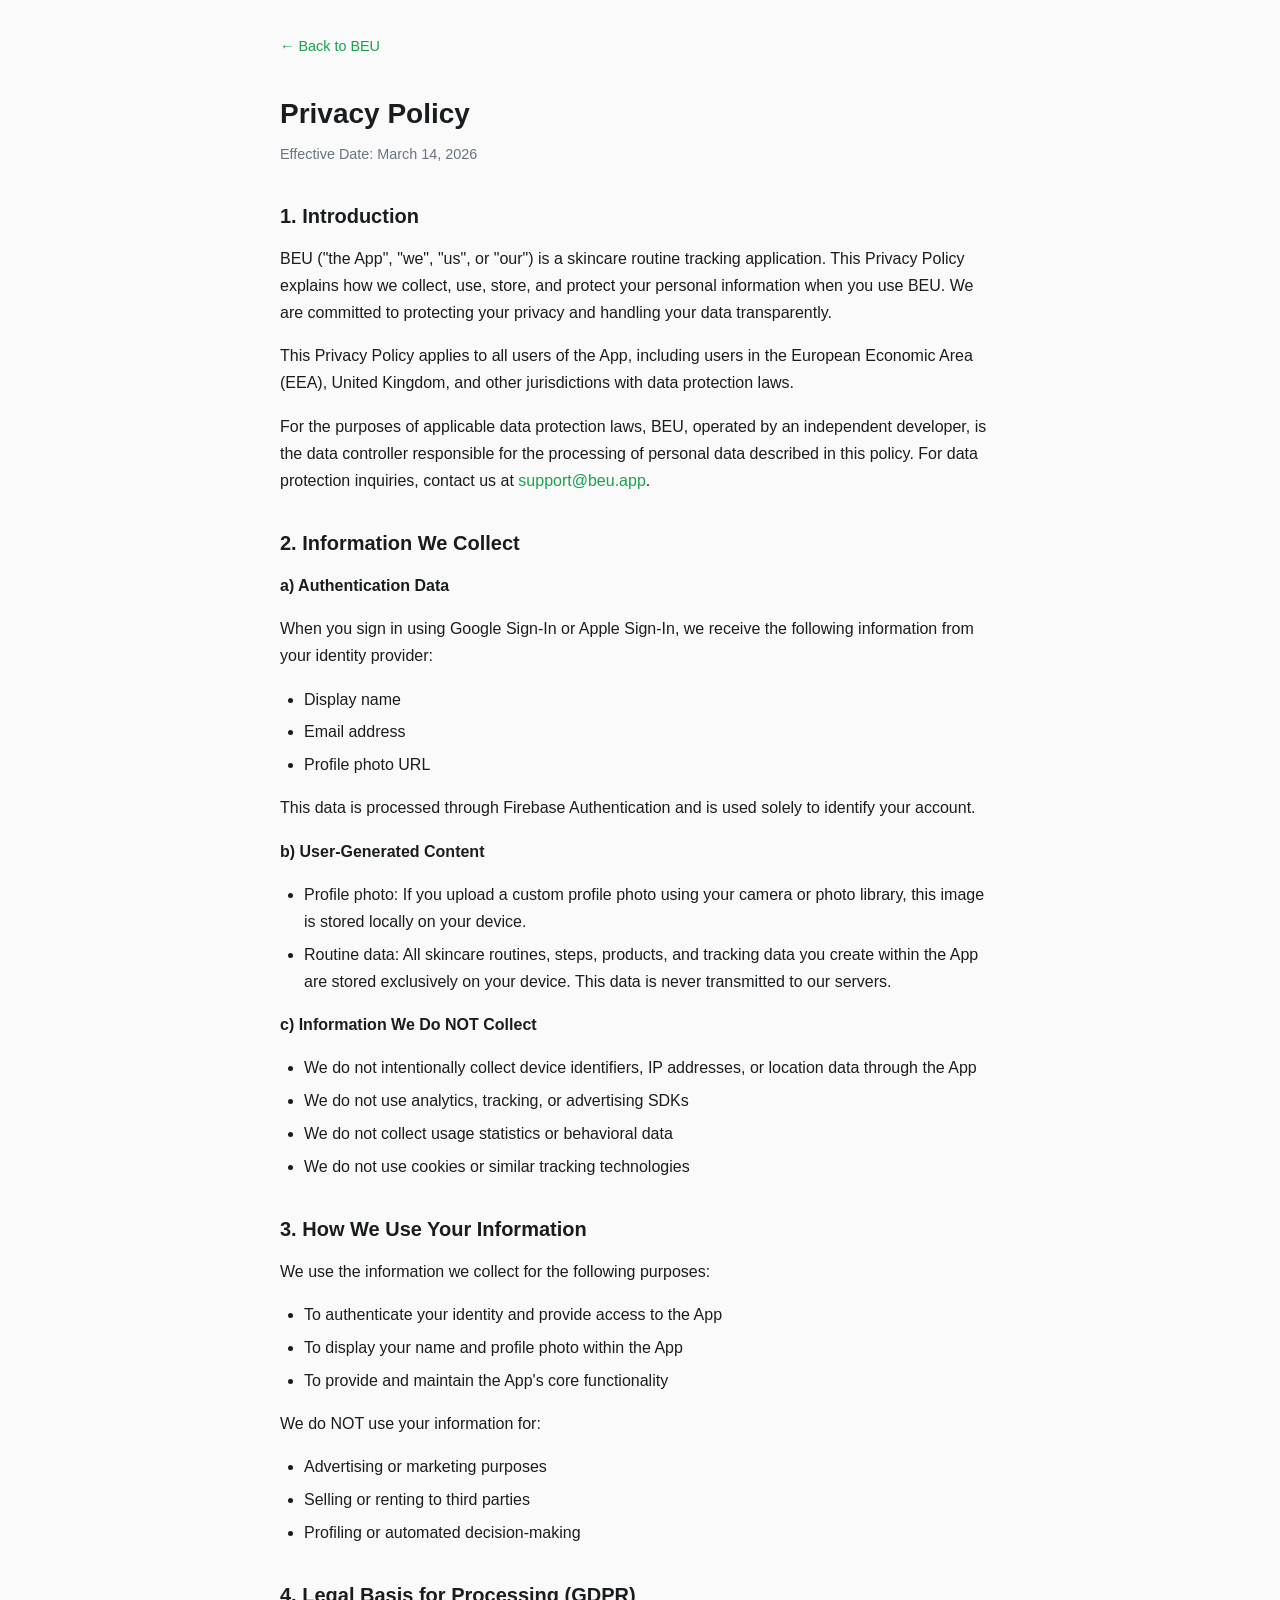
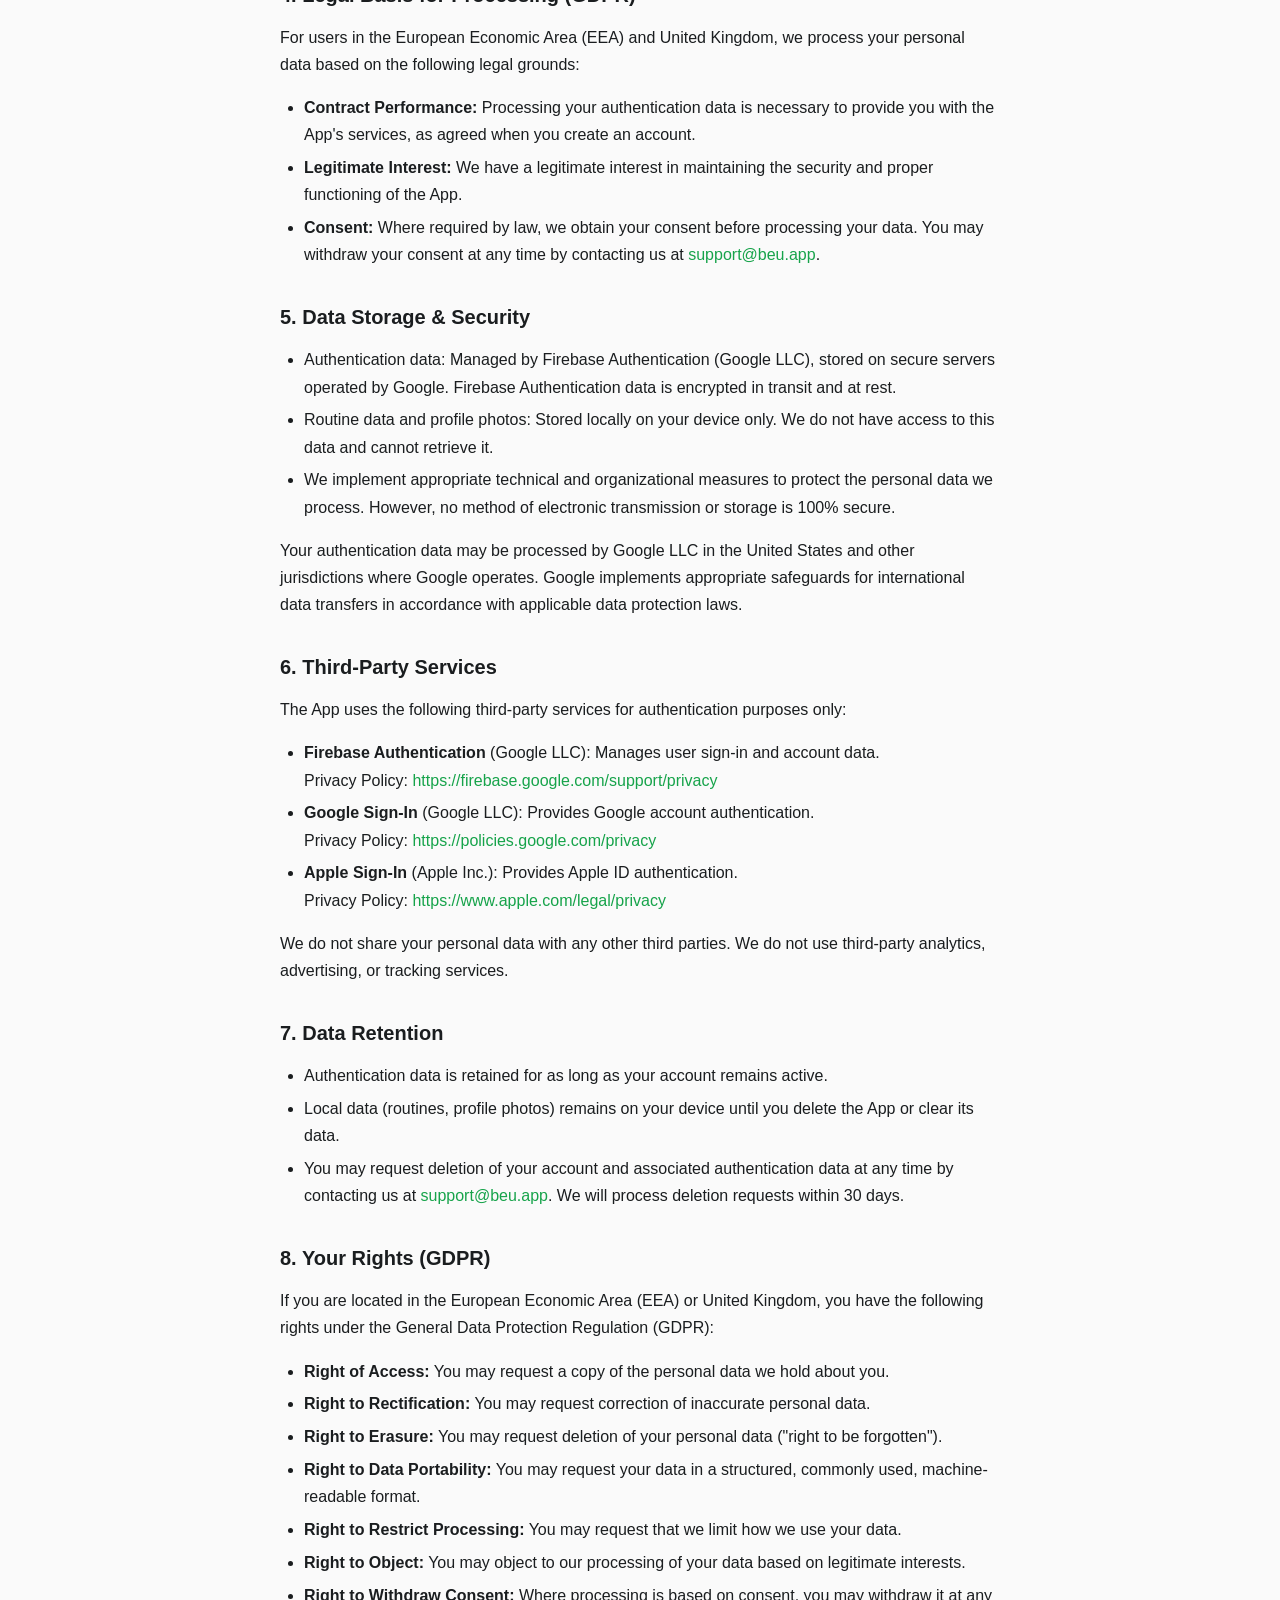
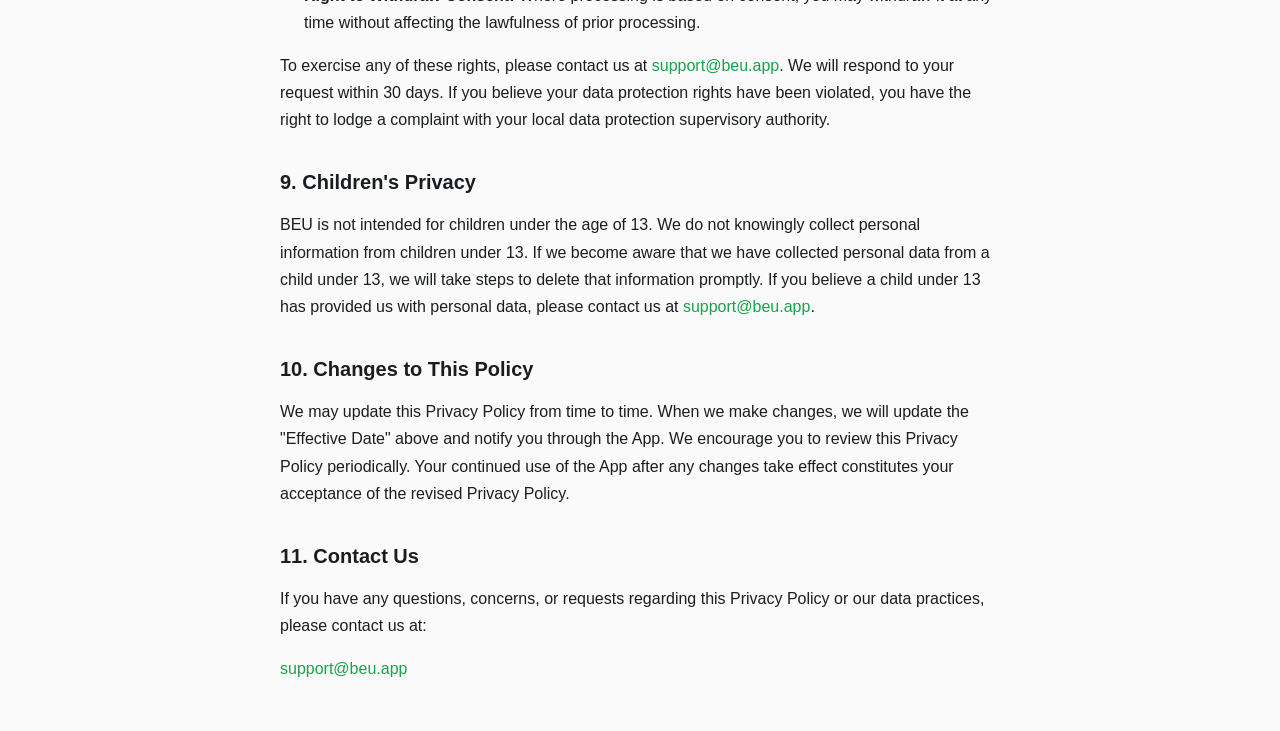
==== privacy.html @ 633873d9 "Add legal pages: Terms of Use & Privacy Policy" ====
<!DOCTYPE html>
<html lang="en">
<head>
  <meta charset="UTF-8">
  <meta name="viewport" content="width=device-width, initial-scale=1.0">
  <title>Privacy Policy — BEU</title>
  <meta name="description" content="Privacy Policy for BEU, a skincare routine tracking application.">
  <link rel="stylesheet" href="style.css">
</head>
<body>
  <main>
    <a href="/" class="back-link">&larr; Back to BEU</a>

    <h1>Privacy Policy</h1>
    <p class="effective-date">Effective Date: March 14, 2026</p>

    <h2>1. Introduction</h2>
    <p>BEU ("the App", "we", "us", or "our") is a skincare routine tracking application. This Privacy Policy explains how we collect, use, store, and protect your personal information when you use BEU. We are committed to protecting your privacy and handling your data transparently.</p>
    <p>This Privacy Policy applies to all users of the App, including users in the European Economic Area (EEA), United Kingdom, and other jurisdictions with data protection laws.</p>
    <p>For the purposes of applicable data protection laws, BEU, operated by an independent developer, is the data controller responsible for the processing of personal data described in this policy. For data protection inquiries, contact us at <a href="mailto:support@beu.app">support@beu.app</a>.</p>

    <h2>2. Information We Collect</h2>

    <p><strong>a) Authentication Data</strong></p>
    <p>When you sign in using Google Sign-In or Apple Sign-In, we receive the following information from your identity provider:</p>
    <ul>
      <li>Display name</li>
      <li>Email address</li>
      <li>Profile photo URL</li>
    </ul>
    <p>This data is processed through Firebase Authentication and is used solely to identify your account.</p>

    <p><strong>b) User-Generated Content</strong></p>
    <ul>
      <li>Profile photo: If you upload a custom profile photo using your camera or photo library, this image is stored locally on your device.</li>
      <li>Routine data: All skincare routines, steps, products, and tracking data you create within the App are stored exclusively on your device. This data is never transmitted to our servers.</li>
    </ul>

    <p><strong>c) Information We Do NOT Collect</strong></p>
    <ul>
      <li>We do not intentionally collect device identifiers, IP addresses, or location data through the App</li>
      <li>We do not use analytics, tracking, or advertising SDKs</li>
      <li>We do not collect usage statistics or behavioral data</li>
      <li>We do not use cookies or similar tracking technologies</li>
    </ul>

    <h2>3. How We Use Your Information</h2>
    <p>We use the information we collect for the following purposes:</p>
    <ul>
      <li>To authenticate your identity and provide access to the App</li>
      <li>To display your name and profile photo within the App</li>
      <li>To provide and maintain the App's core functionality</li>
    </ul>
    <p>We do NOT use your information for:</p>
    <ul>
      <li>Advertising or marketing purposes</li>
      <li>Selling or renting to third parties</li>
      <li>Profiling or automated decision-making</li>
    </ul>

    <h2>4. Legal Basis for Processing (GDPR)</h2>
    <p>For users in the European Economic Area (EEA) and United Kingdom, we process your personal data based on the following legal grounds:</p>
    <ul>
      <li><strong>Contract Performance:</strong> Processing your authentication data is necessary to provide you with the App's services, as agreed when you create an account.</li>
      <li><strong>Legitimate Interest:</strong> We have a legitimate interest in maintaining the security and proper functioning of the App.</li>
      <li><strong>Consent:</strong> Where required by law, we obtain your consent before processing your data. You may withdraw your consent at any time by contacting us at <a href="mailto:support@beu.app">support@beu.app</a>.</li>
    </ul>

    <h2>5. Data Storage &amp; Security</h2>
    <ul>
      <li>Authentication data: Managed by Firebase Authentication (Google LLC), stored on secure servers operated by Google. Firebase Authentication data is encrypted in transit and at rest.</li>
      <li>Routine data and profile photos: Stored locally on your device only. We do not have access to this data and cannot retrieve it.</li>
      <li>We implement appropriate technical and organizational measures to protect the personal data we process. However, no method of electronic transmission or storage is 100% secure.</li>
    </ul>
    <p>Your authentication data may be processed by Google LLC in the United States and other jurisdictions where Google operates. Google implements appropriate safeguards for international data transfers in accordance with applicable data protection laws.</p>

    <h2>6. Third-Party Services</h2>
    <p>The App uses the following third-party services for authentication purposes only:</p>
    <ul>
      <li><strong>Firebase Authentication</strong> (Google LLC): Manages user sign-in and account data.<br>
        Privacy Policy: <a href="https://firebase.google.com/support/privacy" target="_blank" rel="noopener">https://firebase.google.com/support/privacy</a></li>
      <li><strong>Google Sign-In</strong> (Google LLC): Provides Google account authentication.<br>
        Privacy Policy: <a href="https://policies.google.com/privacy" target="_blank" rel="noopener">https://policies.google.com/privacy</a></li>
      <li><strong>Apple Sign-In</strong> (Apple Inc.): Provides Apple ID authentication.<br>
        Privacy Policy: <a href="https://www.apple.com/legal/privacy" target="_blank" rel="noopener">https://www.apple.com/legal/privacy</a></li>
    </ul>
    <p>We do not share your personal data with any other third parties. We do not use third-party analytics, advertising, or tracking services.</p>

    <h2>7. Data Retention</h2>
    <ul>
      <li>Authentication data is retained for as long as your account remains active.</li>
      <li>Local data (routines, profile photos) remains on your device until you delete the App or clear its data.</li>
      <li>You may request deletion of your account and associated authentication data at any time by contacting us at <a href="mailto:support@beu.app">support@beu.app</a>. We will process deletion requests within 30 days.</li>
    </ul>

    <h2>8. Your Rights (GDPR)</h2>
    <p>If you are located in the European Economic Area (EEA) or United Kingdom, you have the following rights under the General Data Protection Regulation (GDPR):</p>
    <ul>
      <li><strong>Right of Access:</strong> You may request a copy of the personal data we hold about you.</li>
      <li><strong>Right to Rectification:</strong> You may request correction of inaccurate personal data.</li>
      <li><strong>Right to Erasure:</strong> You may request deletion of your personal data ("right to be forgotten").</li>
      <li><strong>Right to Data Portability:</strong> You may request your data in a structured, commonly used, machine-readable format.</li>
      <li><strong>Right to Restrict Processing:</strong> You may request that we limit how we use your data.</li>
      <li><strong>Right to Object:</strong> You may object to our processing of your data based on legitimate interests.</li>
      <li><strong>Right to Withdraw Consent:</strong> Where processing is based on consent, you may withdraw it at any time without affecting the lawfulness of prior processing.</li>
    </ul>
    <p>To exercise any of these rights, please contact us at <a href="mailto:support@beu.app">support@beu.app</a>. We will respond to your request within 30 days. If you believe your data protection rights have been violated, you have the right to lodge a complaint with your local data protection supervisory authority.</p>

    <h2>9. Children's Privacy</h2>
    <p>BEU is not intended for children under the age of 13. We do not knowingly collect personal information from children under 13. If we become aware that we have collected personal data from a child under 13, we will take steps to delete that information promptly. If you believe a child under 13 has provided us with personal data, please contact us at <a href="mailto:support@beu.app">support@beu.app</a>.</p>

    <h2>10. Changes to This Policy</h2>
    <p>We may update this Privacy Policy from time to time. When we make changes, we will update the "Effective Date" above and notify you through the App. We encourage you to review this Privacy Policy periodically. Your continued use of the App after any changes take effect constitutes your acceptance of the revised Privacy Policy.</p>

    <h2>11. Contact Us</h2>
    <p>If you have any questions, concerns, or requests regarding this Privacy Policy or our data practices, please contact us at:</p>
    <p><a href="mailto:support@beu.app">support@beu.app</a></p>
  </main>
</body>
</html>
---- style.css ----
*,
*::before,
*::after {
  box-sizing: border-box;
  margin: 0;
  padding: 0;
}

html {
  font-size: 16px;
  -webkit-text-size-adjust: 100%;
}

body {
  font-family: -apple-system, BlinkMacSystemFont, 'Segoe UI', Roboto,
    Helvetica, Arial, sans-serif;
  color: #1A1D1F;
  background-color: #FAFAFA;
  line-height: 1.7;
  padding: 2rem 1.25rem;
}

main {
  max-width: 720px;
  margin: 0 auto;
}

h1 {
  font-size: 1.75rem;
  font-weight: 700;
  margin-bottom: 0.25rem;
  color: #1A1D1F;
}

h2 {
  font-size: 1.25rem;
  font-weight: 600;
  margin-top: 2rem;
  margin-bottom: 0.75rem;
  color: #1A1D1F;
}

p {
  margin-bottom: 1rem;
}

ul {
  margin-bottom: 1rem;
  padding-left: 1.5rem;
}

li {
  margin-bottom: 0.35rem;
}

a {
  color: #16A34A;
  text-decoration: none;
}

a:hover {
  text-decoration: underline;
}

.effective-date {
  color: #6B7280;
  font-size: 0.9rem;
  margin-bottom: 2rem;
}

.back-link {
  display: inline-block;
  margin-bottom: 2rem;
  font-size: 0.9rem;
}

/* Index page */
.hero {
  text-align: center;
  padding: 3rem 0 2rem;
}

.hero .logo {
  font-size: 2.5rem;
  font-weight: 800;
  letter-spacing: 0.15em;
  color: #16A34A;
}

.hero .subtitle {
  color: #6B7280;
  font-size: 1rem;
  margin-top: 0.25rem;
}

.cards {
  display: flex;
  flex-direction: column;
  gap: 1rem;
  margin: 2rem 0;
}

.card {
  display: block;
  background: #FFFFFF;
  border: 1px solid #E5E7EB;
  border-radius: 12px;
  padding: 1.25rem 1.5rem;
  transition: border-color 0.15s ease;
}

.card:hover {
  border-color: #16A34A;
  text-decoration: none;
}

.card .card-title {
  font-weight: 600;
  font-size: 1.1rem;
  color: #1A1D1F;
}

.card .card-desc {
  color: #6B7280;
  font-size: 0.9rem;
  margin-top: 0.25rem;
}

.contact {
  text-align: center;
  color: #6B7280;
  font-size: 0.875rem;
  margin-top: 3rem;
  padding-top: 2rem;
  border-top: 1px solid #E5E7EB;
}

.contact a {
  font-weight: 500;
}

/* Uppercase legal headings */
.legal-caps {
  text-transform: uppercase;
  letter-spacing: 0.02em;
}
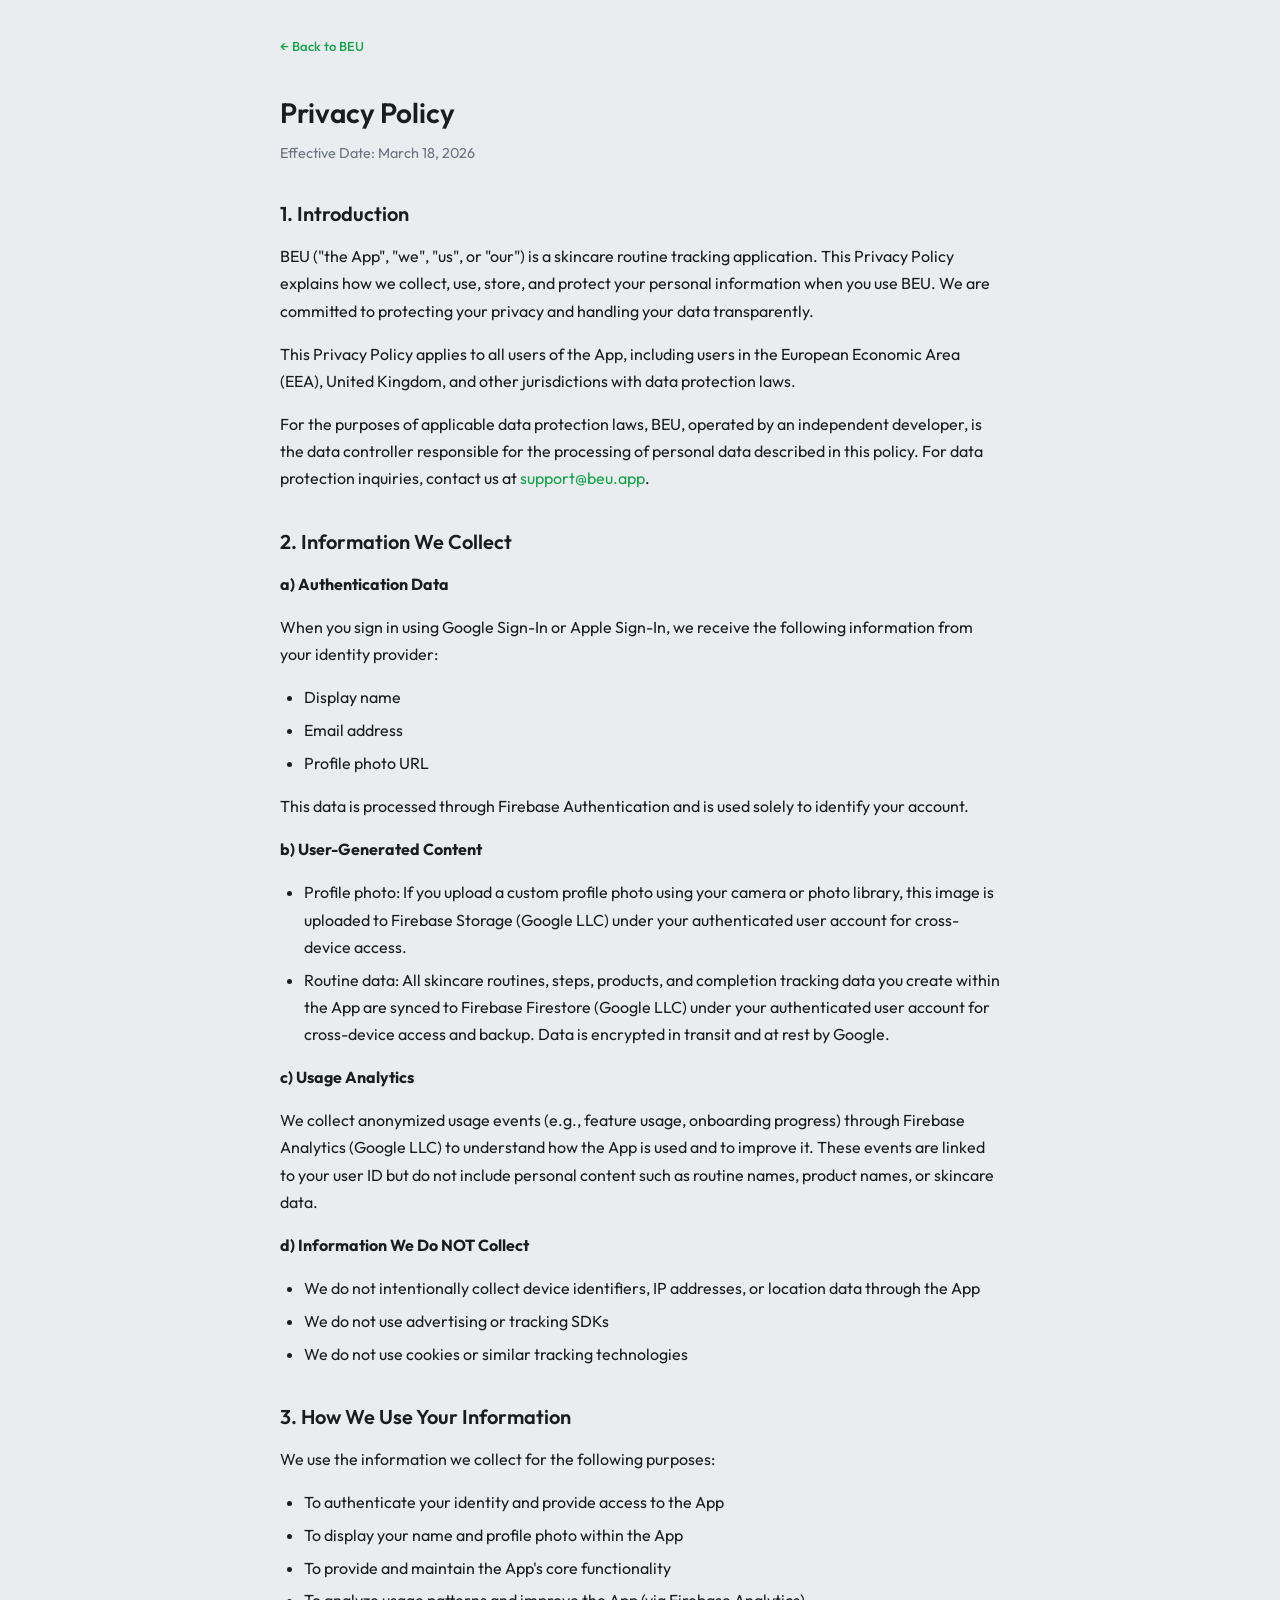
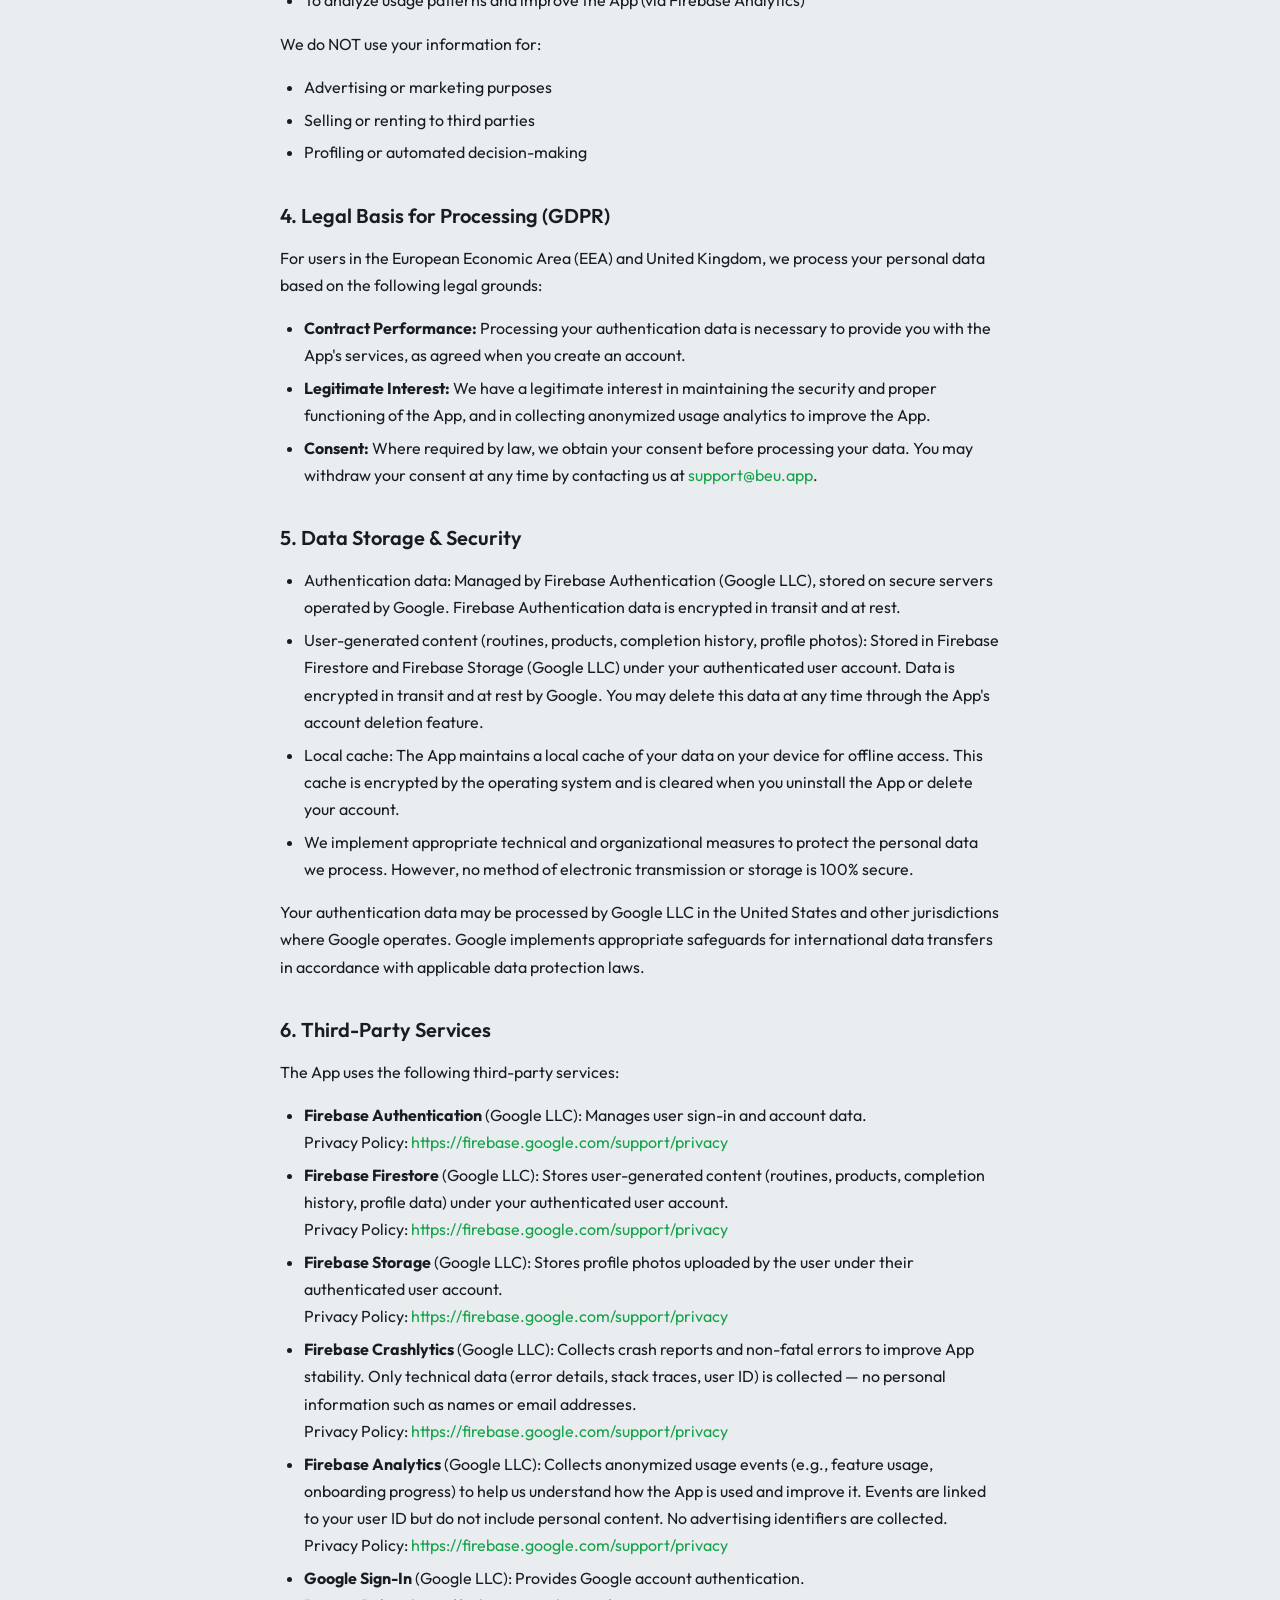
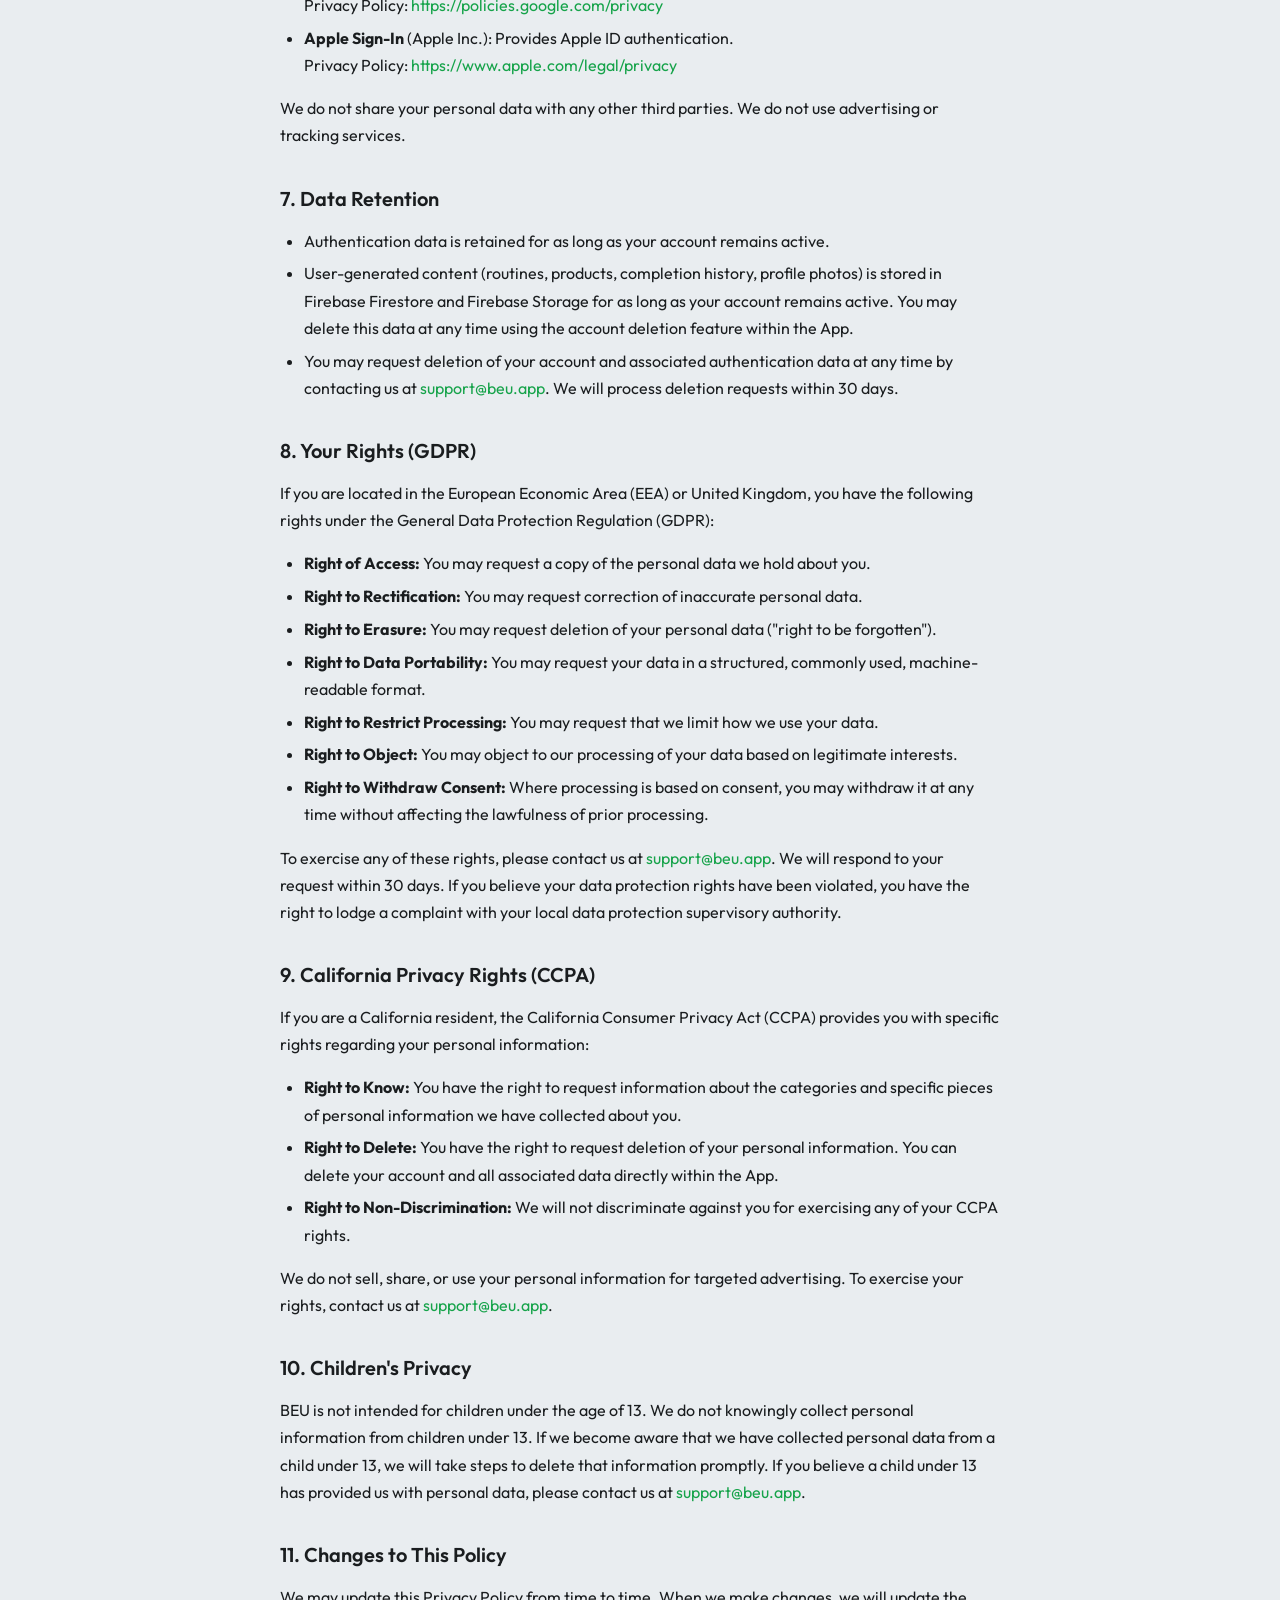
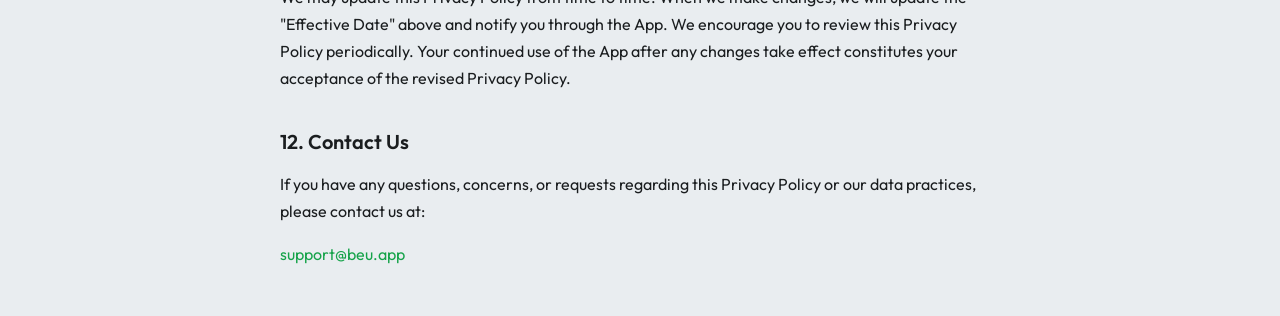
==== commit 0c0f6bcc: "Update privacy policy: disclose Firebase Analytics, Firestore, Storage, Crashlytics - Add Firebase F" ====
--- a/privacy.html
+++ b/privacy.html
@@ -9,10 +9,10 @@
 </head>
 <body>
   <main>
-    <a href="/" class="back-link">&larr; Back to BEU</a>
+    <a href="." class="back-link">&larr; Back to BEU</a>
 
     <h1>Privacy Policy</h1>
-    <p class="effective-date">Effective Date: March 14, 2026</p>
+    <p class="effective-date">Effective Date: March 18, 2026</p>
 
     <h2>1. Introduction</h2>
     <p>BEU ("the App", "we", "us", or "our") is a skincare routine tracking application. This Privacy Policy explains how we collect, use, store, and protect your personal information when you use BEU. We are committed to protecting your privacy and handling your data transparently.</p>
@@ -32,15 +32,17 @@
 
     <p><strong>b) User-Generated Content</strong></p>
     <ul>
-      <li>Profile photo: If you upload a custom profile photo using your camera or photo library, this image is stored locally on your device.</li>
-      <li>Routine data: All skincare routines, steps, products, and tracking data you create within the App are stored exclusively on your device. This data is never transmitted to our servers.</li>
+      <li>Profile photo: If you upload a custom profile photo using your camera or photo library, this image is uploaded to Firebase Storage (Google LLC) under your authenticated user account for cross-device access.</li>
+      <li>Routine data: All skincare routines, steps, products, and completion tracking data you create within the App are synced to Firebase Firestore (Google LLC) under your authenticated user account for cross-device access and backup. Data is encrypted in transit and at rest by Google.</li>
     </ul>
 
-    <p><strong>c) Information We Do NOT Collect</strong></p>
+    <p><strong>c) Usage Analytics</strong></p>
+    <p>We collect anonymized usage events (e.g., feature usage, onboarding progress) through Firebase Analytics (Google LLC) to understand how the App is used and to improve it. These events are linked to your user ID but do not include personal content such as routine names, product names, or skincare data.</p>
+
+    <p><strong>d) Information We Do NOT Collect</strong></p>
     <ul>
       <li>We do not intentionally collect device identifiers, IP addresses, or location data through the App</li>
-      <li>We do not use analytics, tracking, or advertising SDKs</li>
-      <li>We do not collect usage statistics or behavioral data</li>
+      <li>We do not use advertising or tracking SDKs</li>
       <li>We do not use cookies or similar tracking technologies</li>
     </ul>
 
@@ -50,6 +52,7 @@
       <li>To authenticate your identity and provide access to the App</li>
       <li>To display your name and profile photo within the App</li>
       <li>To provide and maintain the App's core functionality</li>
+      <li>To analyze usage patterns and improve the App (via Firebase Analytics)</li>
     </ul>
     <p>We do NOT use your information for:</p>
     <ul>
@@ -62,34 +65,43 @@
     <p>For users in the European Economic Area (EEA) and United Kingdom, we process your personal data based on the following legal grounds:</p>
     <ul>
       <li><strong>Contract Performance:</strong> Processing your authentication data is necessary to provide you with the App's services, as agreed when you create an account.</li>
-      <li><strong>Legitimate Interest:</strong> We have a legitimate interest in maintaining the security and proper functioning of the App.</li>
+      <li><strong>Legitimate Interest:</strong> We have a legitimate interest in maintaining the security and proper functioning of the App, and in collecting anonymized usage analytics to improve the App.</li>
       <li><strong>Consent:</strong> Where required by law, we obtain your consent before processing your data. You may withdraw your consent at any time by contacting us at <a href="mailto:support@beu.app">support@beu.app</a>.</li>
     </ul>
 
     <h2>5. Data Storage &amp; Security</h2>
     <ul>
       <li>Authentication data: Managed by Firebase Authentication (Google LLC), stored on secure servers operated by Google. Firebase Authentication data is encrypted in transit and at rest.</li>
-      <li>Routine data and profile photos: Stored locally on your device only. We do not have access to this data and cannot retrieve it.</li>
+      <li>User-generated content (routines, products, completion history, profile photos): Stored in Firebase Firestore and Firebase Storage (Google LLC) under your authenticated user account. Data is encrypted in transit and at rest by Google. You may delete this data at any time through the App's account deletion feature.</li>
+      <li>Local cache: The App maintains a local cache of your data on your device for offline access. This cache is encrypted by the operating system and is cleared when you uninstall the App or delete your account.</li>
       <li>We implement appropriate technical and organizational measures to protect the personal data we process. However, no method of electronic transmission or storage is 100% secure.</li>
     </ul>
     <p>Your authentication data may be processed by Google LLC in the United States and other jurisdictions where Google operates. Google implements appropriate safeguards for international data transfers in accordance with applicable data protection laws.</p>
 
     <h2>6. Third-Party Services</h2>
-    <p>The App uses the following third-party services for authentication purposes only:</p>
+    <p>The App uses the following third-party services:</p>
     <ul>
       <li><strong>Firebase Authentication</strong> (Google LLC): Manages user sign-in and account data.<br>
+        Privacy Policy: <a href="https://firebase.google.com/support/privacy" target="_blank" rel="noopener">https://firebase.google.com/support/privacy</a></li>
+      <li><strong>Firebase Firestore</strong> (Google LLC): Stores user-generated content (routines, products, completion history, profile data) under your authenticated user account.<br>
+        Privacy Policy: <a href="https://firebase.google.com/support/privacy" target="_blank" rel="noopener">https://firebase.google.com/support/privacy</a></li>
+      <li><strong>Firebase Storage</strong> (Google LLC): Stores profile photos uploaded by the user under their authenticated user account.<br>
+        Privacy Policy: <a href="https://firebase.google.com/support/privacy" target="_blank" rel="noopener">https://firebase.google.com/support/privacy</a></li>
+      <li><strong>Firebase Crashlytics</strong> (Google LLC): Collects crash reports and non-fatal errors to improve App stability. Only technical data (error details, stack traces, user ID) is collected — no personal information such as names or email addresses.<br>
+        Privacy Policy: <a href="https://firebase.google.com/support/privacy" target="_blank" rel="noopener">https://firebase.google.com/support/privacy</a></li>
+      <li><strong>Firebase Analytics</strong> (Google LLC): Collects anonymized usage events (e.g., feature usage, onboarding progress) to help us understand how the App is used and improve it. Events are linked to your user ID but do not include personal content. No advertising identifiers are collected.<br>
         Privacy Policy: <a href="https://firebase.google.com/support/privacy" target="_blank" rel="noopener">https://firebase.google.com/support/privacy</a></li>
       <li><strong>Google Sign-In</strong> (Google LLC): Provides Google account authentication.<br>
         Privacy Policy: <a href="https://policies.google.com/privacy" target="_blank" rel="noopener">https://policies.google.com/privacy</a></li>
       <li><strong>Apple Sign-In</strong> (Apple Inc.): Provides Apple ID authentication.<br>
         Privacy Policy: <a href="https://www.apple.com/legal/privacy" target="_blank" rel="noopener">https://www.apple.com/legal/privacy</a></li>
     </ul>
-    <p>We do not share your personal data with any other third parties. We do not use third-party analytics, advertising, or tracking services.</p>
+    <p>We do not share your personal data with any other third parties. We do not use advertising or tracking services.</p>
 
     <h2>7. Data Retention</h2>
     <ul>
       <li>Authentication data is retained for as long as your account remains active.</li>
-      <li>Local data (routines, profile photos) remains on your device until you delete the App or clear its data.</li>
+      <li>User-generated content (routines, products, completion history, profile photos) is stored in Firebase Firestore and Firebase Storage for as long as your account remains active. You may delete this data at any time using the account deletion feature within the App.</li>
       <li>You may request deletion of your account and associated authentication data at any time by contacting us at <a href="mailto:support@beu.app">support@beu.app</a>. We will process deletion requests within 30 days.</li>
     </ul>
 
@@ -106,13 +118,22 @@
     </ul>
     <p>To exercise any of these rights, please contact us at <a href="mailto:support@beu.app">support@beu.app</a>. We will respond to your request within 30 days. If you believe your data protection rights have been violated, you have the right to lodge a complaint with your local data protection supervisory authority.</p>
 
-    <h2>9. Children's Privacy</h2>
+    <h2>9. California Privacy Rights (CCPA)</h2>
+    <p>If you are a California resident, the California Consumer Privacy Act (CCPA) provides you with specific rights regarding your personal information:</p>
+    <ul>
+      <li><strong>Right to Know:</strong> You have the right to request information about the categories and specific pieces of personal information we have collected about you.</li>
+      <li><strong>Right to Delete:</strong> You have the right to request deletion of your personal information. You can delete your account and all associated data directly within the App.</li>
+      <li><strong>Right to Non-Discrimination:</strong> We will not discriminate against you for exercising any of your CCPA rights.</li>
+    </ul>
+    <p>We do not sell, share, or use your personal information for targeted advertising. To exercise your rights, contact us at <a href="mailto:support@beu.app">support@beu.app</a>.</p>
+
+    <h2>10. Children's Privacy</h2>
     <p>BEU is not intended for children under the age of 13. We do not knowingly collect personal information from children under 13. If we become aware that we have collected personal data from a child under 13, we will take steps to delete that information promptly. If you believe a child under 13 has provided us with personal data, please contact us at <a href="mailto:support@beu.app">support@beu.app</a>.</p>
 
-    <h2>10. Changes to This Policy</h2>
+    <h2>11. Changes to This Policy</h2>
     <p>We may update this Privacy Policy from time to time. When we make changes, we will update the "Effective Date" above and notify you through the App. We encourage you to review this Privacy Policy periodically. Your continued use of the App after any changes take effect constitutes your acceptance of the revised Privacy Policy.</p>
 
-    <h2>11. Contact Us</h2>
+    <h2>12. Contact Us</h2>
     <p>If you have any questions, concerns, or requests regarding this Privacy Policy or our data practices, please contact us at:</p>
     <p><a href="mailto:support@beu.app">support@beu.app</a></p>
   </main>
--- a/style.css
+++ b/style.css
@@ -1,3 +1,5 @@
+@import url('https://fonts.googleapis.com/css2?family=Outfit:wght@400;500;600;700;800&display=swap');
+
 *,
 *::before,
 *::after {
@@ -12,10 +14,10 @@
 }
 
 body {
-  font-family: -apple-system, BlinkMacSystemFont, 'Segoe UI', Roboto,
+  font-family: 'Outfit', -apple-system, BlinkMacSystemFont, 'Segoe UI', Roboto,
     Helvetica, Arial, sans-serif;
   color: #1A1D1F;
-  background-color: #FAFAFA;
+  background-color: #E9EDF0;
   line-height: 1.7;
   padding: 2rem 1.25rem;
 }
@@ -26,14 +28,14 @@
 }
 
 h1 {
-  font-size: 1.75rem;
-  font-weight: 700;
+  font-size: 28px;
+  font-weight: 600;
   margin-bottom: 0.25rem;
   color: #1A1D1F;
 }
 
 h2 {
-  font-size: 1.25rem;
+  font-size: 20px;
   font-weight: 600;
   margin-top: 2rem;
   margin-bottom: 0.75rem;
@@ -71,7 +73,8 @@
 .back-link {
   display: inline-block;
   margin-bottom: 2rem;
-  font-size: 0.9rem;
+  font-size: 13px;
+  font-weight: 500;
 }
 
 /* Index page */
@@ -81,6 +84,7 @@
 }
 
 .hero .logo {
+  font-family: 'Outfit', sans-serif;
   font-size: 2.5rem;
   font-weight: 800;
   letter-spacing: 0.15em;
@@ -103,14 +107,17 @@
 .card {
   display: block;
   background: #FFFFFF;
-  border: 1px solid #E5E7EB;
-  border-radius: 12px;
+  border: none;
+  border-radius: 20px;
   padding: 1.25rem 1.5rem;
-  transition: border-color 0.15s ease;
+  box-shadow: 0 2px 6px rgba(166, 180, 199, 0.14),
+              0 8px 28px rgba(166, 180, 199, 0.18);
+  transition: box-shadow 0.15s ease;
 }
 
 .card:hover {
-  border-color: #16A34A;
+  box-shadow: 0 4px 10px rgba(166, 180, 199, 0.18),
+              0 12px 36px rgba(166, 180, 199, 0.22);
   text-decoration: none;
 }
 
@@ -139,8 +146,7 @@
   font-weight: 500;
 }
 
-/* Uppercase legal headings */
+/* Legal headings */
 .legal-caps {
-  text-transform: uppercase;
   letter-spacing: 0.02em;
 }
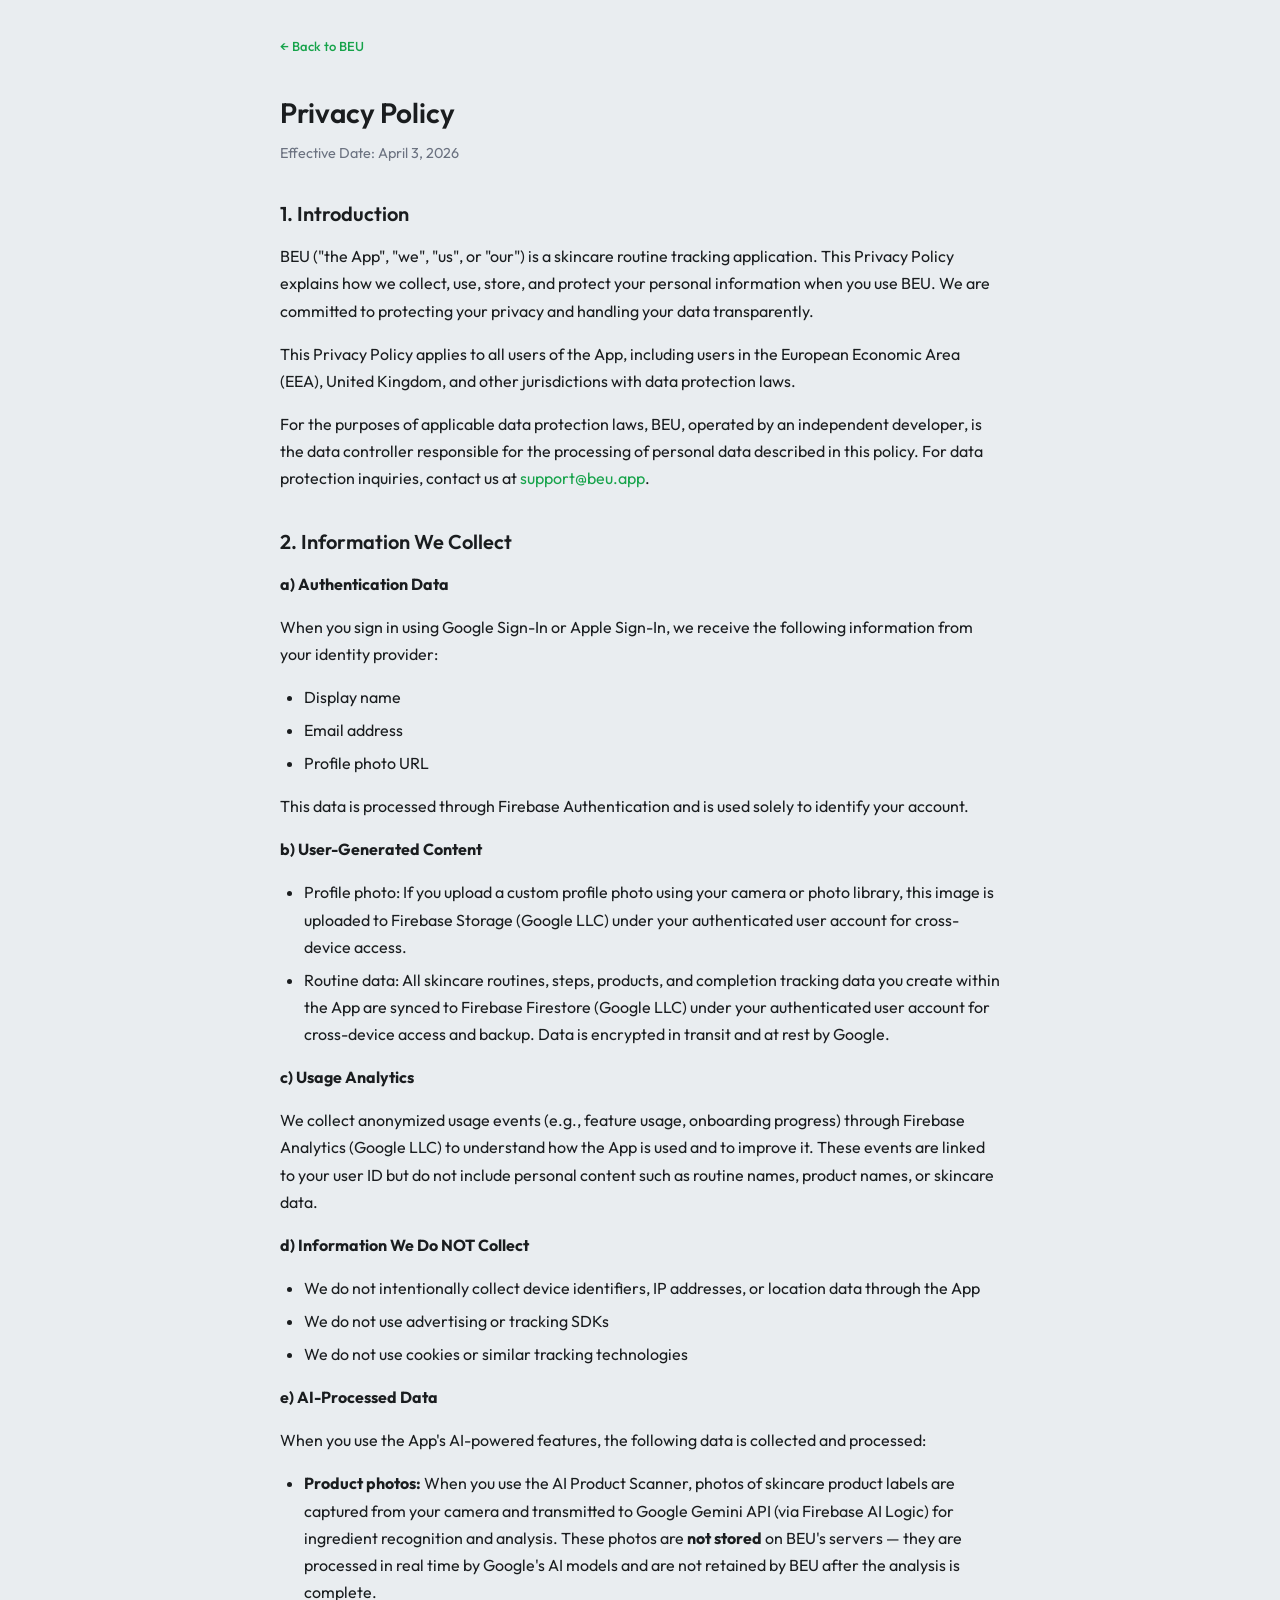
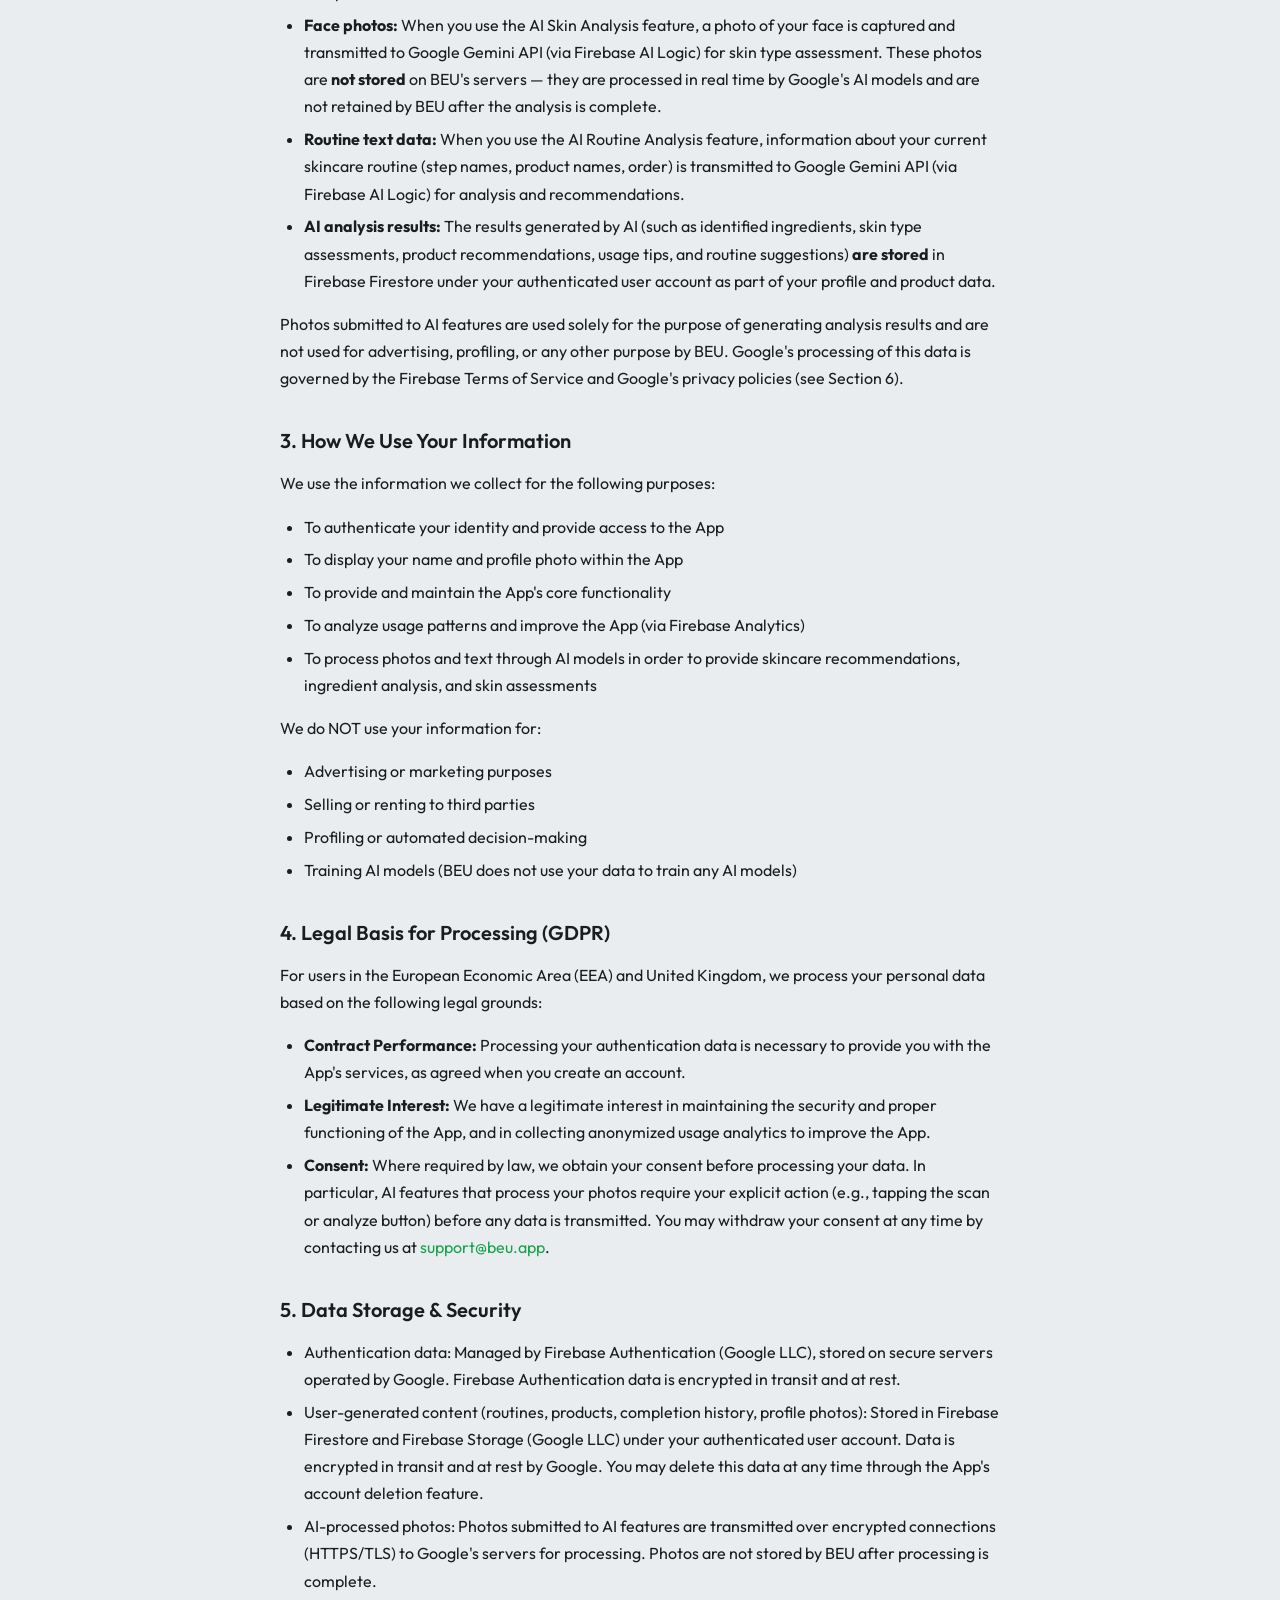
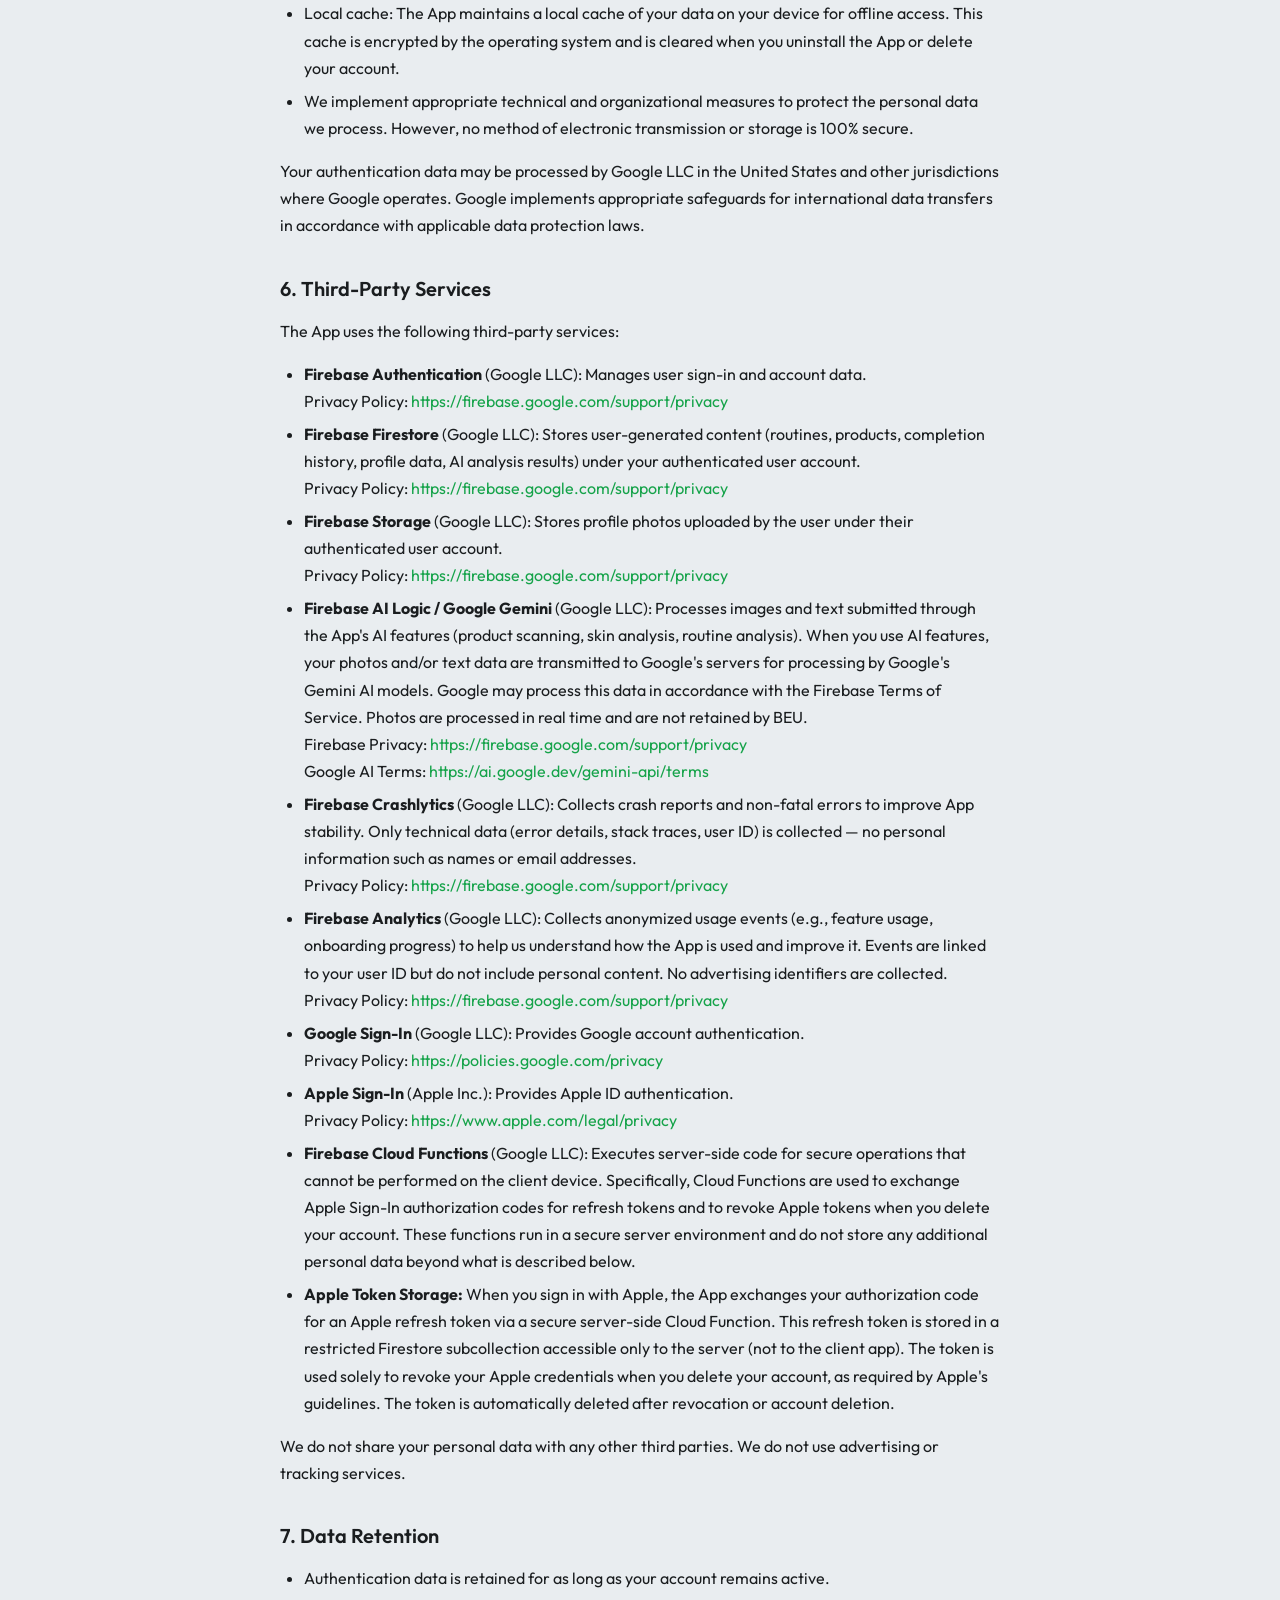
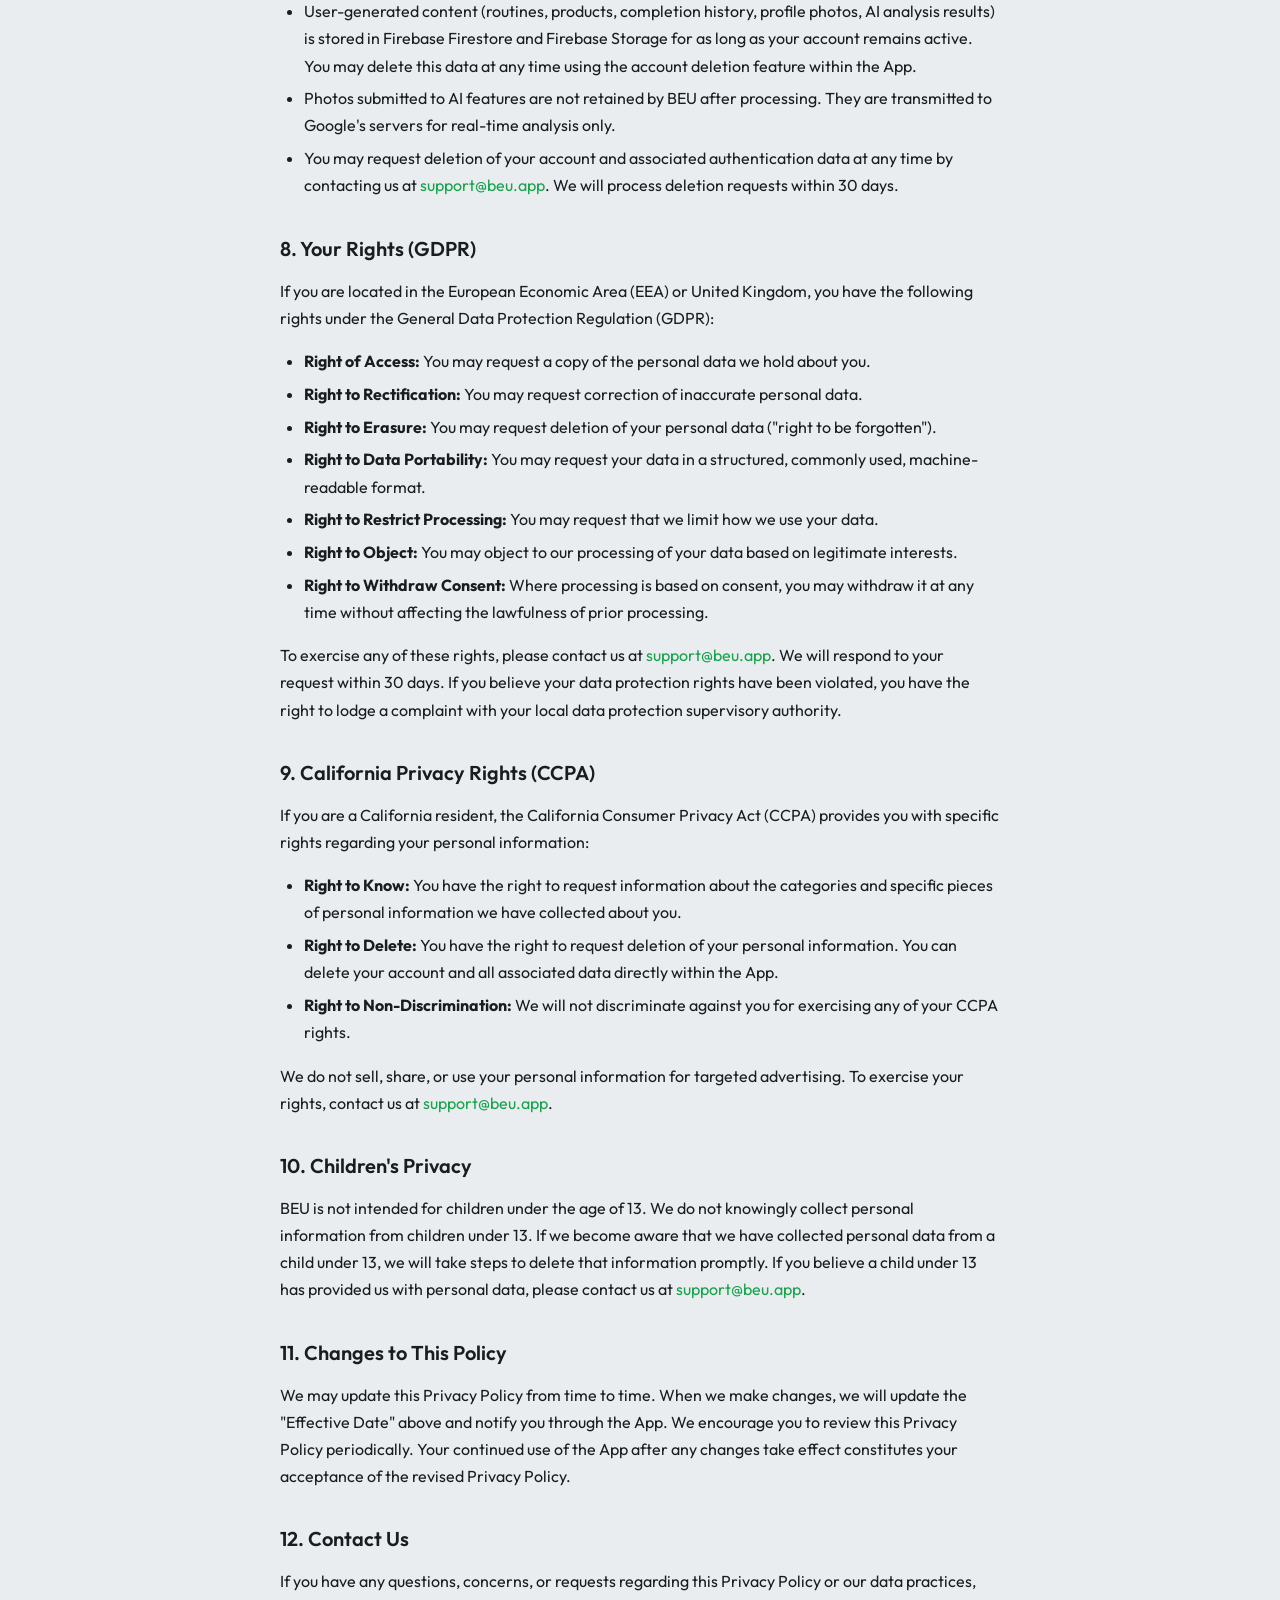
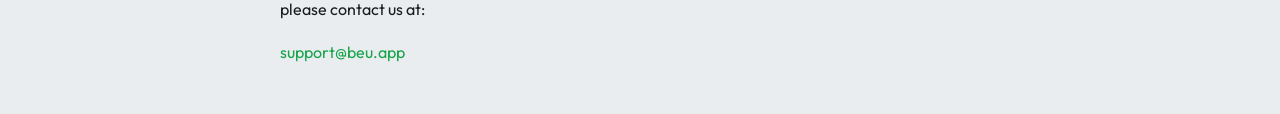
==== commit 7d9bb1db: "Add AI features disclaimers to Terms of Use and Privacy Policy - Terms: AI Features & Health Disclai" ====
--- a/privacy.html
+++ b/privacy.html
@@ -9,10 +9,10 @@
 </head>
 <body>
   <main>
-    <a href="." class="back-link">&larr; Back to BEU</a>
+    <a href="/" class="back-link">&larr; Back to BEU</a>
 
     <h1>Privacy Policy</h1>
-    <p class="effective-date">Effective Date: March 18, 2026</p>
+    <p class="effective-date">Effective Date: April 3, 2026</p>
 
     <h2>1. Introduction</h2>
     <p>BEU ("the App", "we", "us", or "our") is a skincare routine tracking application. This Privacy Policy explains how we collect, use, store, and protect your personal information when you use BEU. We are committed to protecting your privacy and handling your data transparently.</p>
@@ -46,6 +46,16 @@
       <li>We do not use cookies or similar tracking technologies</li>
     </ul>
 
+    <p><strong>e) AI-Processed Data</strong></p>
+    <p>When you use the App's AI-powered features, the following data is collected and processed:</p>
+    <ul>
+      <li><strong>Product photos:</strong> When you use the AI Product Scanner, photos of skincare product labels are captured from your camera and transmitted to Google Gemini API (via Firebase AI Logic) for ingredient recognition and analysis. These photos are <strong>not stored</strong> on BEU's servers — they are processed in real time by Google's AI models and are not retained by BEU after the analysis is complete.</li>
+      <li><strong>Face photos:</strong> When you use the AI Skin Analysis feature, a photo of your face is captured and transmitted to Google Gemini API (via Firebase AI Logic) for skin type assessment. These photos are <strong>not stored</strong> on BEU's servers — they are processed in real time by Google's AI models and are not retained by BEU after the analysis is complete.</li>
+      <li><strong>Routine text data:</strong> When you use the AI Routine Analysis feature, information about your current skincare routine (step names, product names, order) is transmitted to Google Gemini API (via Firebase AI Logic) for analysis and recommendations.</li>
+      <li><strong>AI analysis results:</strong> The results generated by AI (such as identified ingredients, skin type assessments, product recommendations, usage tips, and routine suggestions) <strong>are stored</strong> in Firebase Firestore under your authenticated user account as part of your profile and product data.</li>
+    </ul>
+    <p>Photos submitted to AI features are used solely for the purpose of generating analysis results and are not used for advertising, profiling, or any other purpose by BEU. Google's processing of this data is governed by the Firebase Terms of Service and Google's privacy policies (see Section 6).</p>
+
     <h2>3. How We Use Your Information</h2>
     <p>We use the information we collect for the following purposes:</p>
     <ul>
@@ -53,12 +63,14 @@
       <li>To display your name and profile photo within the App</li>
       <li>To provide and maintain the App's core functionality</li>
       <li>To analyze usage patterns and improve the App (via Firebase Analytics)</li>
+      <li>To process photos and text through AI models in order to provide skincare recommendations, ingredient analysis, and skin assessments</li>
     </ul>
     <p>We do NOT use your information for:</p>
     <ul>
       <li>Advertising or marketing purposes</li>
       <li>Selling or renting to third parties</li>
       <li>Profiling or automated decision-making</li>
+      <li>Training AI models (BEU does not use your data to train any AI models)</li>
     </ul>
 
     <h2>4. Legal Basis for Processing (GDPR)</h2>
@@ -66,13 +78,14 @@
     <ul>
       <li><strong>Contract Performance:</strong> Processing your authentication data is necessary to provide you with the App's services, as agreed when you create an account.</li>
       <li><strong>Legitimate Interest:</strong> We have a legitimate interest in maintaining the security and proper functioning of the App, and in collecting anonymized usage analytics to improve the App.</li>
-      <li><strong>Consent:</strong> Where required by law, we obtain your consent before processing your data. You may withdraw your consent at any time by contacting us at <a href="mailto:support@beu.app">support@beu.app</a>.</li>
+      <li><strong>Consent:</strong> Where required by law, we obtain your consent before processing your data. In particular, AI features that process your photos require your explicit action (e.g., tapping the scan or analyze button) before any data is transmitted. You may withdraw your consent at any time by contacting us at <a href="mailto:support@beu.app">support@beu.app</a>.</li>
     </ul>
 
     <h2>5. Data Storage &amp; Security</h2>
     <ul>
       <li>Authentication data: Managed by Firebase Authentication (Google LLC), stored on secure servers operated by Google. Firebase Authentication data is encrypted in transit and at rest.</li>
       <li>User-generated content (routines, products, completion history, profile photos): Stored in Firebase Firestore and Firebase Storage (Google LLC) under your authenticated user account. Data is encrypted in transit and at rest by Google. You may delete this data at any time through the App's account deletion feature.</li>
+      <li>AI-processed photos: Photos submitted to AI features are transmitted over encrypted connections (HTTPS/TLS) to Google's servers for processing. Photos are not stored by BEU after processing is complete.</li>
       <li>Local cache: The App maintains a local cache of your data on your device for offline access. This cache is encrypted by the operating system and is cleared when you uninstall the App or delete your account.</li>
       <li>We implement appropriate technical and organizational measures to protect the personal data we process. However, no method of electronic transmission or storage is 100% secure.</li>
     </ul>
@@ -83,10 +96,13 @@
     <ul>
       <li><strong>Firebase Authentication</strong> (Google LLC): Manages user sign-in and account data.<br>
         Privacy Policy: <a href="https://firebase.google.com/support/privacy" target="_blank" rel="noopener">https://firebase.google.com/support/privacy</a></li>
-      <li><strong>Firebase Firestore</strong> (Google LLC): Stores user-generated content (routines, products, completion history, profile data) under your authenticated user account.<br>
+      <li><strong>Firebase Firestore</strong> (Google LLC): Stores user-generated content (routines, products, completion history, profile data, AI analysis results) under your authenticated user account.<br>
         Privacy Policy: <a href="https://firebase.google.com/support/privacy" target="_blank" rel="noopener">https://firebase.google.com/support/privacy</a></li>
       <li><strong>Firebase Storage</strong> (Google LLC): Stores profile photos uploaded by the user under their authenticated user account.<br>
         Privacy Policy: <a href="https://firebase.google.com/support/privacy" target="_blank" rel="noopener">https://firebase.google.com/support/privacy</a></li>
+      <li><strong>Firebase AI Logic / Google Gemini</strong> (Google LLC): Processes images and text submitted through the App's AI features (product scanning, skin analysis, routine analysis). When you use AI features, your photos and/or text data are transmitted to Google's servers for processing by Google's Gemini AI models. Google may process this data in accordance with the Firebase Terms of Service. Photos are processed in real time and are not retained by BEU.<br>
+        Firebase Privacy: <a href="https://firebase.google.com/support/privacy" target="_blank" rel="noopener">https://firebase.google.com/support/privacy</a><br>
+        Google AI Terms: <a href="https://ai.google.dev/gemini-api/terms" target="_blank" rel="noopener">https://ai.google.dev/gemini-api/terms</a></li>
       <li><strong>Firebase Crashlytics</strong> (Google LLC): Collects crash reports and non-fatal errors to improve App stability. Only technical data (error details, stack traces, user ID) is collected — no personal information such as names or email addresses.<br>
         Privacy Policy: <a href="https://firebase.google.com/support/privacy" target="_blank" rel="noopener">https://firebase.google.com/support/privacy</a></li>
       <li><strong>Firebase Analytics</strong> (Google LLC): Collects anonymized usage events (e.g., feature usage, onboarding progress) to help us understand how the App is used and improve it. Events are linked to your user ID but do not include personal content. No advertising identifiers are collected.<br>
@@ -95,13 +111,16 @@
         Privacy Policy: <a href="https://policies.google.com/privacy" target="_blank" rel="noopener">https://policies.google.com/privacy</a></li>
       <li><strong>Apple Sign-In</strong> (Apple Inc.): Provides Apple ID authentication.<br>
         Privacy Policy: <a href="https://www.apple.com/legal/privacy" target="_blank" rel="noopener">https://www.apple.com/legal/privacy</a></li>
+      <li><strong>Firebase Cloud Functions</strong> (Google LLC): Executes server-side code for secure operations that cannot be performed on the client device. Specifically, Cloud Functions are used to exchange Apple Sign-In authorization codes for refresh tokens and to revoke Apple tokens when you delete your account. These functions run in a secure server environment and do not store any additional personal data beyond what is described below.</li>
+      <li><strong>Apple Token Storage:</strong> When you sign in with Apple, the App exchanges your authorization code for an Apple refresh token via a secure server-side Cloud Function. This refresh token is stored in a restricted Firestore subcollection accessible only to the server (not to the client app). The token is used solely to revoke your Apple credentials when you delete your account, as required by Apple's guidelines. The token is automatically deleted after revocation or account deletion.</li>
     </ul>
     <p>We do not share your personal data with any other third parties. We do not use advertising or tracking services.</p>
 
     <h2>7. Data Retention</h2>
     <ul>
       <li>Authentication data is retained for as long as your account remains active.</li>
-      <li>User-generated content (routines, products, completion history, profile photos) is stored in Firebase Firestore and Firebase Storage for as long as your account remains active. You may delete this data at any time using the account deletion feature within the App.</li>
+      <li>User-generated content (routines, products, completion history, profile photos, AI analysis results) is stored in Firebase Firestore and Firebase Storage for as long as your account remains active. You may delete this data at any time using the account deletion feature within the App.</li>
+      <li>Photos submitted to AI features are not retained by BEU after processing. They are transmitted to Google's servers for real-time analysis only.</li>
       <li>You may request deletion of your account and associated authentication data at any time by contacting us at <a href="mailto:support@beu.app">support@beu.app</a>. We will process deletion requests within 30 days.</li>
     </ul>
 
